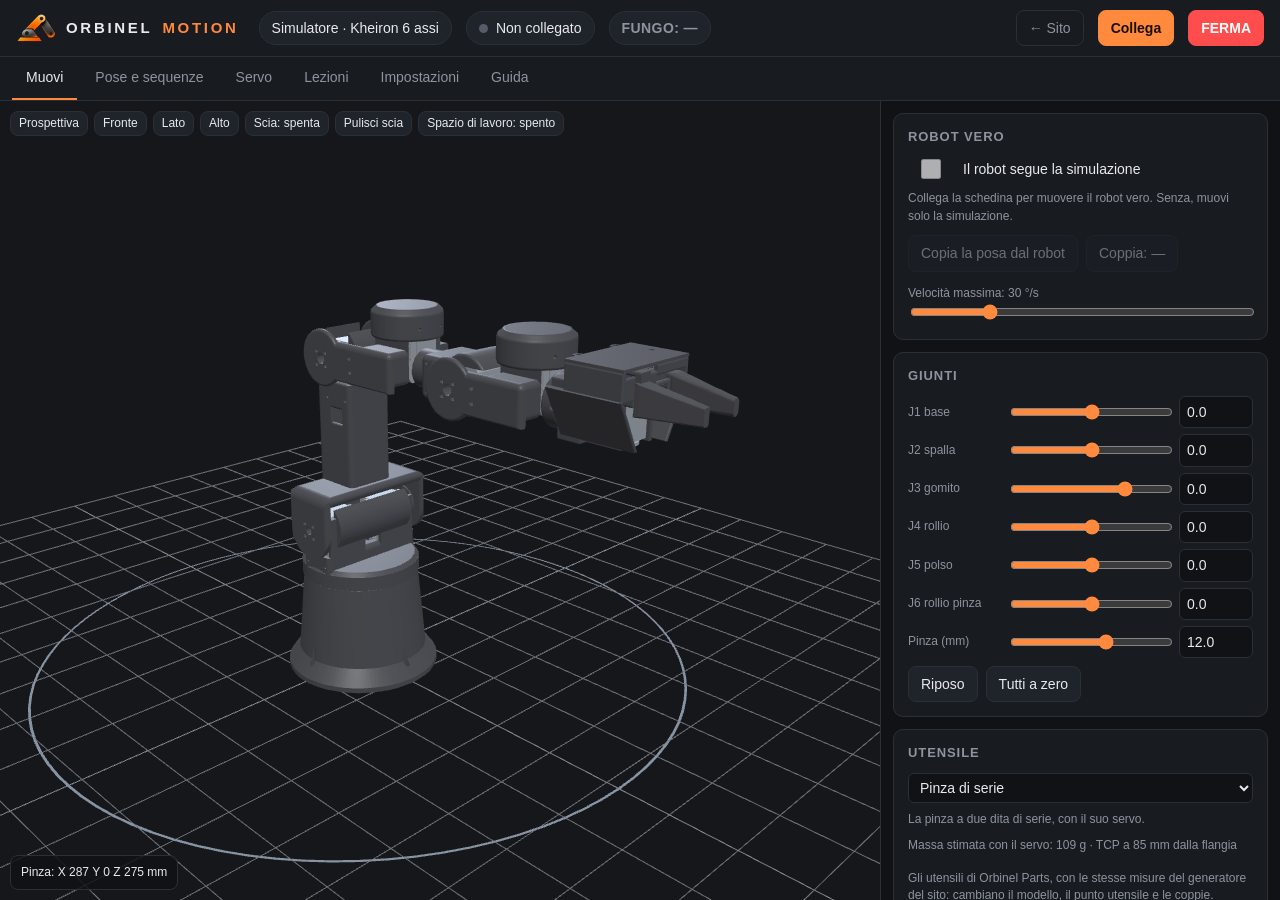
==== motion/index.html @ 0de543ad "Aggiorna il sito" ====
<!doctype html>
<html lang="it">
<head>
<meta charset="utf-8">
<meta name="viewport" content="width=device-width, initial-scale=1">
<title>Orbinel Motion · Simulatore di Kheiron</title>
<meta name="description" content="Orbinel Motion: simulatore gratuito e open source del braccio robotico Kheiron a 6 assi. Cinematica diretta e inversa, spazio di lavoro, coppie e controllo del robot reale, nel browser.">
<link rel="canonical" href="https://orbinel.it/motion/">
<meta property="og:title" content="Orbinel Motion · Simulatore di Kheiron">
<meta property="og:description" content="Simulatore gratuito e open source del braccio robotico Kheiron, nel browser.">
<meta property="og:image" content="https://orbinel.it/brand/icona-1080.png">
<link rel="icon" href="../brand/favicon.ico" sizes="any">
<link rel="icon" href="../brand/favicon-32.png" type="image/png" sizes="32x32">
<style>
  :root {
    --bg: #101215; --panel: #181b20; --panel2: #1f232a; --line: #2b3038; --text: #e8eaed; --muted: #8d949e;
    --accent: #ff8a3d; --ok: #2fbf71; --stop: #ff4d4d; --warn: #f2b63c; --info: #4cc3ff;
    --r: 10px;
  }
  * { box-sizing: border-box; }
  html, body { height: 100%; }
  body { margin: 0; background: var(--bg); color: var(--text);
         font: 14px/1.45 -apple-system, BlinkMacSystemFont, "Segoe UI", Roboto, sans-serif; display: flex; flex-direction: column; }
  button, input, select { font: inherit; color: inherit; }
  button { background: var(--panel2); border: 1px solid var(--line); border-radius: 8px; padding: 7px 12px; cursor: pointer; }
  button:hover:not(:disabled) { border-color: #3d444f; background: #252a32; }
  button:disabled { opacity: .4; cursor: default; }
  button.primario { background: var(--accent); border-color: var(--accent); color: #1a0e05; font-weight: 600; }
  button.pericolo { background: var(--stop); border-color: var(--stop); color: #fff; font-weight: 700; }
  button.piccolo { padding: 3px 8px; font-size: 12px; }
  input[type=number], input[type=text], select {
    background: var(--bg); border: 1px solid var(--line); border-radius: 6px; padding: 5px 7px; width: 100%; }
  input[type=range] { width: 100%; accent-color: var(--accent); }
  h2 { font-size: 13px; text-transform: uppercase; letter-spacing: .07em; color: var(--muted); margin: 0 0 10px; font-weight: 600; }
  h3 { font-size: 15px; margin: 18px 0 6px; }
  .muted { color: var(--muted); }
  .num { font-variant-numeric: tabular-nums; }

  header { display: flex; align-items: center; gap: 14px; padding: 10px 16px; border-bottom: 1px solid var(--line); background: var(--panel); flex-wrap: wrap; }
  .marchio { font-weight: 600; font-size: 15px; letter-spacing: .18em; margin-right: 6px; display: inline-flex; align-items: center; gap: 10px; }
  .marchio b { color: var(--accent); font-weight: 600; }
  a.marchio { color: inherit; text-decoration: none; }
  .pulsante-sito { color: var(--muted); text-decoration: none; border: 1px solid var(--line); border-radius: 8px; padding: 7px 12px; }
  .pulsante-sito:hover { color: var(--text); border-color: #3d444f; }
  .chip { display: inline-flex; align-items: center; gap: 8px; padding: 6px 12px; border-radius: 999px; border: 1px solid var(--line); background: var(--panel2); white-space: nowrap; }
  .pallino { width: 9px; height: 9px; border-radius: 50%; background: #555c66; }
  .pallino.on { background: var(--ok); }
  #chipArresto { font-weight: 700; letter-spacing: .03em; }
  #chipArresto.ok { background: rgba(47,191,113,.15); border-color: var(--ok); color: #7ee2a8; }
  #chipArresto.stop { background: var(--stop); border-color: var(--stop); color: #fff; animation: lampo 1s infinite; }
  #chipArresto.nd { color: var(--muted); }
  @keyframes lampo { 50% { opacity: .65; } }
  .spazio { flex: 1; }

  nav { display: flex; gap: 4px; padding: 0 12px; border-bottom: 1px solid var(--line); background: var(--panel); overflow-x: auto; }
  nav button { background: none; border: none; border-bottom: 2px solid transparent; border-radius: 0; padding: 10px 14px; color: var(--muted); }
  nav button.attivo { color: var(--text); border-bottom-color: var(--accent); }

  main { flex: 1; min-height: 0; }
  section { display: none; height: 100%; }
  section.attivo { display: block; }
  .scorre { height: 100%; overflow-y: auto; padding: 16px; }
  .card { background: var(--panel); border: 1px solid var(--line); border-radius: var(--r); padding: 14px; margin-bottom: 12px; }
  .riga { display: flex; gap: 8px; align-items: center; flex-wrap: wrap; }
  .griglia2 { display: grid; grid-template-columns: repeat(auto-fit, minmax(420px, 1fr)); gap: 12px; }

  /* Muovi */
  #muovi.attivo { display: grid; grid-template-columns: 1fr 400px; height: 100%; }
  .vista { position: relative; min-height: 300px; }
  #vista3d { position: absolute; inset: 0; }
  .vista .sopra { position: absolute; top: 10px; left: 10px; display: flex; gap: 6px; flex-wrap: wrap; }
  .vista .sotto { position: absolute; bottom: 10px; left: 10px; right: 10px; display: flex; gap: 10px; flex-wrap: wrap; align-items: end; pointer-events: none; }
  .vista .sotto > * { pointer-events: auto; }
  .etichetta { background: rgba(16,18,21,.82); border: 1px solid var(--line); border-radius: 8px; padding: 8px 10px; font-size: 12px; }
  #avvisi:empty { display: none; }
  #avvisi { border-color: var(--stop); color: #ffb3b3; }
  #caricamento { position: absolute; inset: 0; display: grid; place-items: center; color: var(--muted); }
  .comandi { border-left: 1px solid var(--line); overflow-y: auto; padding: 12px; background: var(--bg); }
  table.oggetti { width: 100%; margin-top: 8px; font-size: 12px; table-layout: fixed; }
  table.oggetti th, table.oggetti td { padding: 3px 2px; }
  table.oggetti th:last-child { width: 26px; }
  table.oggetti input { width: 100%; padding: 3px 4px; }
  table.oggetti td:first-child { overflow: hidden; text-overflow: ellipsis; white-space: nowrap; }
  .giunto { display: grid; grid-template-columns: 92px 1fr 74px; gap: 8px; align-items: center; margin: 6px 0; }
  .giunto label { font-size: 12px; color: var(--muted); }
  .giunto .reale { grid-column: 2 / 4; font-size: 11px; color: var(--info); margin-top: -6px; min-height: 0; }
  .giunto .reale:empty { display: none; }
  .ik { display: grid; grid-template-columns: repeat(3, 1fr); gap: 6px; }
  .ik label { font-size: 11px; color: var(--muted); display: block; }
  .jog { display: grid; grid-template-columns: repeat(6, 1fr); gap: 4px; margin-top: 8px; }
  .interruttore { display: flex; align-items: center; gap: 10px; cursor: pointer; }
  .interruttore input { width: 38px; height: 20px; accent-color: var(--accent); }

  /* tabelle */
  table { width: 100%; border-collapse: collapse; }
  th, td { text-align: left; padding: 6px 8px; border-bottom: 1px solid var(--line); vertical-align: middle; }
  th { font-size: 11px; text-transform: uppercase; letter-spacing: .05em; color: var(--muted); font-weight: 600; }
  td input[type=number] { width: 76px; }
  .elenco-vuoto { color: var(--muted); padding: 12px 0; }

  /* guida */
  .guida { max-width: 860px; }
  .guida p, .guida li { color: #cfd3d9; }
  .guida code, .guida pre { background: var(--panel2); border-radius: 6px; padding: 1px 5px; }
  .guida pre { padding: 12px; overflow-x: auto; line-height: 1.5; }
  .nota { border-left: 3px solid var(--warn); padding: 6px 12px; background: rgba(242,182,60,.07); border-radius: 0 6px 6px 0; }

  #avviso { position: fixed; bottom: 18px; left: 50%; transform: translateX(-50%); background: var(--panel2); border: 1px solid var(--line);
            border-radius: 10px; padding: 10px 16px; max-width: 90vw; opacity: 0; transition: opacity .2s; pointer-events: none; z-index: 10; }
  #avviso.visibile { opacity: 1; }
  #conto { position: fixed; inset: 0; display: none; place-items: center; background: rgba(0,0,0,.55); z-index: 20; }
  #conto div { font-size: 120px; font-weight: 800; color: var(--accent); }
  #conto button { margin-top: 20px; }

  /* analisi */
  .barra-giunto { display: grid; grid-template-columns: 28px 1fr 42px 52px; gap: 8px; align-items: center; font-size: 12px; margin: 5px 0; }
  .barra-giunto.intestazione { font-size: 10px; color: var(--muted); margin-bottom: 2px; }
  .barra { position: relative; height: 8px; background: var(--panel2); border-radius: 4px; overflow: hidden; }
  .barra div { height: 100%; border-radius: 4px; transition: width .12s; }
  .barra i { position: absolute; top: 0; bottom: 0; width: 2px; background: var(--muted); }
  .analisi-dati { margin-top: 8px; } .analisi-dati td { padding: 4px 0; font-size: 12px; border: none; } .analisi-dati td.num { text-align: right; }

  /* lezioni */
  .lezioni { display: grid; grid-template-columns: 320px 1fr; gap: 12px; max-width: 1200px; }
  .voce-lezione { position: relative; display: flex; justify-content: space-between; gap: 8px; width: 100%; text-align: left; margin: 4px 0; overflow: hidden; }
  .voce-lezione.scelta { border-color: var(--accent); }
  [data-lingua-lezioni].attivo { border-color: var(--accent); color: var(--accent); }
  .voce-lezione i { position: absolute; left: 0; bottom: 0; height: 2px; background: var(--ok); }
  ol.esercizi { padding-left: 20px; margin: 4px 0 10px; }
  ol.esercizi li { margin: 4px 0; }
  ol.esercizi li.fatto { color: var(--ok); }
  ol.esercizi li.fatto::marker { content: '✓  '; }
  .scelte label { display: block; margin: 6px 0; cursor: pointer; }
  #esitoDomanda.ok { color: var(--ok); } #esitoDomanda.no { color: var(--stop); }
  #lezioneAttiva { position: absolute; top: 48px; right: 10px; width: min(360px, calc(100% - 20px)); border-color: var(--accent); }
  #lezioneAttiva[hidden] { display: none; }

  @media (max-width: 900px) {
    .lezioni { grid-template-columns: 1fr; }
    #muovi.attivo { grid-template-columns: 1fr; grid-template-rows: 55vh auto; overflow-y: auto; }
    .comandi { border-left: none; overflow: visible; }
    .griglia2 { grid-template-columns: 1fr; }
  }
</style>
</head>
<body>
<header>
  <a class="marchio" id="linkSito" href="../" title="Torna al sito di Orbinel Robotics"><img src="../brand/simbolo-128.png" alt="" height="30" style="height:30px;width:auto">ORBINEL <b>MOTION</b></a><span class="chip" title="Robot selezionato">Simulatore · Kheiron 6 assi</span>
  <span class="chip"><span class="pallino" id="pallino"></span><span id="testoCollegamento">Non collegato</span></span>
  <span class="chip nd" id="chipArresto">FUNGO: —</span>
  <span class="spazio"></span>
  <a class="pulsante-sito" id="btnSito" href="../">← Sito</a>
  <button id="btnCollega" class="primario">Collega</button>
  <button id="btnScollega" hidden>Scollega</button>
  <button id="btnFerma" class="pericolo" title="Ferma subito tutti i servo dove sono (tasto Esc)">FERMA</button>
</header>

<nav>
  <button data-sezione="muovi" class="attivo">Muovi</button>
  <button data-sezione="pose">Pose e sequenze</button>
  <button data-sezione="servo">Servo</button>
  <button data-sezione="lezioni">Lezioni</button>
  <button data-sezione="impostazioni">Impostazioni</button>
  <button data-sezione="guida">Guida</button>
</nav>

<main>
  <!-- MUOVI -->
  <section id="muovi" class="attivo">
    <div class="vista">
      <div id="vista3d"></div>
      <div id="caricamento">Carico il modello…</div>
      <div class="sopra">
        <button class="piccolo" data-vista="prospettiva">Prospettiva</button>
        <button class="piccolo" data-vista="fronte">Fronte</button>
        <button class="piccolo" data-vista="lato">Lato</button>
        <button class="piccolo" data-vista="alto">Alto</button>
        <button class="piccolo" id="btnScia">Scia: spenta</button>
        <button class="piccolo" id="btnPulisciScia">Pulisci scia</button>
        <button class="piccolo" id="btnSpazio">Spazio di lavoro: spento</button>
      </div>
      <div class="etichetta" id="lezioneAttiva" hidden></div>
      <div class="sotto">
        <div class="etichetta num" id="posizionePinza">Pinza: —</div>
        <div class="etichetta" id="avvisi"></div>
      </div>
    </div>

    <div class="comandi">
      <div class="card">
        <h2>Robot vero</h2>
        <label class="interruttore"><input type="checkbox" id="segui" disabled> Il robot segue la simulazione</label>
        <p class="muted" id="notaSegui" style="margin:8px 0 10px;font-size:12px">Collega la schedina per muovere il robot vero. Senza, muovi solo la simulazione.</p>
        <div class="riga">
          <button id="btnCopiaReale" disabled title="Porta la simulazione dove si trova il robot">Copia la posa dal robot</button>
          <button id="btnCoppia" disabled>Coppia: —</button>
        </div>
        <div style="margin-top:10px">
          <label class="muted" style="font-size:12px">Velocità massima: <span id="valVelocita" class="num"></span> °/s</label>
          <input type="range" id="velocita" min="5" max="120" step="5">
        </div>
      </div>

      <div class="card">
        <h2>Giunti</h2>
        <div id="giunti"></div>
        <div class="giunto">
          <label for="pinza">Pinza (mm)</label>
          <input type="range" id="pinza" min="0" max="20" step="0.5">
          <input type="number" id="pinzaNum" min="0" max="20" step="0.5">
          <span class="reale num" id="pinzaReale"></span>
        </div>
        <div class="riga" style="margin-top:8px">
          <button id="btnRiposo">Riposo</button>
          <button id="btnZero">Tutti a zero</button>
        </div>
      </div>

      <div class="card">
        <h2>Utensile</h2>
        <select id="sceltaUtensile" style="width:100%"></select>
        <p class="muted" id="descrizioneUtensile" style="font-size:12px;margin:8px 0"></p>
        <div id="parametriUtensile"></div>
        <p class="muted num" id="infoUtensile" style="font-size:12px;margin:6px 0 0"></p>
        <div class="riga" style="margin-top:8px">
          <button id="btnStlUtensile" hidden>Scarica l'STL</button>
        </div>
        <p class="muted" style="font-size:12px;margin:8px 0 0">Gli utensili di Orbinel Parts, con le stesse misure del generatore del sito: cambiano il modello, il punto utensile e le coppie.</p>
      </div>

      <div class="card">
        <h2>Oggetti</h2>
        <div class="riga">
          <button id="btnAggiungiStl">Aggiungi STL…</button>
          <button id="btnCubo">Cubo di prova 30 mm</button>
        </div>
        <input type="file" id="fileOggetto" accept=".stl" multiple hidden>
        <div id="listaOggetti"></div>
        <p class="muted" style="font-size:12px;margin:8px 0 0">Porta la pinza aperta intorno a un oggetto e chiudila: lo prende e il suo peso entra nell'analisi. Riaprendola, l'oggetto cade sul tavolo o sull'oggetto sotto. Maiusc + clic su un oggetto porta la pinza in quel punto.</p>
      </div>

      <div class="card">
        <h2>Analisi <span class="muted" style="text-transform:none;letter-spacing:0">· stima</span></h2>
        <div style="margin-bottom:8px">
          <label class="muted" style="font-size:12px">Carico in presa: <span id="valCarico" class="num">0</span> g</label>
          <input type="range" id="carico" min="0" max="500" step="10" value="0">
        </div>
        <div class="barra-giunto intestazione"><span></span><span>coppia rispetto al picco · tacca = continua</span><span>kg·cm</span><span>margine</span></div>
        <div id="analisiGiunti"></div>
        <table class="analisi-dati"><tbody>
          <tr><td class="muted">Massa in movimento</td><td class="num" id="analisiMassa">—</td></tr>
          <tr><td class="muted">Carico massimo in questa posa</td><td class="num" id="analisiMax">—</td></tr>
        </tbody></table>
        <div id="analisiSing" style="font-size:12px;margin-top:8px;color:var(--warn)"></div>
        <p class="muted" style="font-size:11px;margin:8px 0 0">Masse dal volume degli STL (PETG al 55 %), servo da 55 g, coppia continua 10 kg·cm per servo. Senza attriti né accelerazioni.</p>
      </div>

      <div class="card">
        <h2>Posizione della pinza</h2>
        <div class="ik">
          <div><label>X (mm)</label><input type="number" id="ikX" step="5"></div>
          <div><label>Y (mm)</label><input type="number" id="ikY" step="5"></div>
          <div><label>Z (mm)</label><input type="number" id="ikZ" step="5"></div>
          <div><label>Inclinazione (°)</label><input type="number" id="ikInc" step="5" title="0 = orizzontale, -90 = verso il basso"></div>
          <div><label>Rotazione (°)</label><input type="number" id="ikRot" step="5" value="0"></div>
          <div><label>&nbsp;</label><button id="btnIk" class="primario" style="width:100%">Vai</button></div>
        </div>
        <div class="jog" id="jog"></div>
        <div class="riga" style="margin-top:6px">
          <label class="muted" style="font-size:12px">Passo</label>
          <select id="passoJog" style="width:auto"><option>1</option><option selected>5</option><option>10</option><option>25</option></select>
          <span class="muted" style="font-size:12px">mm · Maiusc + clic per scegliere il punto: sul tavolo, su un oggetto o, con lo spazio di lavoro acceso, su un punto verde</span>
        </div>
        <p class="muted" id="esitoIk" style="font-size:12px;margin:8px 0 0"></p>
      </div>
    </div>
  </section>

  <!-- POSE E SEQUENZE -->
  <section id="pose"><div class="scorre"><div class="griglia2">
    <div class="card">
      <h2>Pose salvate</h2>
      <div class="riga">
        <input type="text" id="nomePosa" placeholder="Nome della posa" style="flex:1;min-width:160px">
        <button id="btnSalvaPosa" class="primario">Salva la posa attuale</button>
        <button id="btnSalvaPosaReale" disabled>Salva dal robot</button>
      </div>
      <table style="margin-top:10px"><thead><tr><th>Nome</th><th>Giunti (°)</th><th>Pinza</th><th></th></tr></thead>
        <tbody id="tabPose"></tbody></table>
    </div>
    <div class="card">
      <h2>Sequenza</h2>
      <p class="muted" style="margin-top:0">Le pose in fila. Ogni passo dura il tempo indicato: tutti i giunti partono e arrivano insieme.</p>
      <table><thead><tr><th>#</th><th>Posa</th><th>Durata (s)</th><th>Pausa (s)</th><th></th></tr></thead>
        <tbody id="tabSequenza"></tbody></table>
      <div class="riga" style="margin-top:10px">
        <button id="btnAggiungiPasso">Aggiungi passo</button>
        <span class="spazio"></span>
        <label class="interruttore"><input type="checkbox" id="ripeti"> Ripeti</label>
        <button id="btnEsegui" class="primario">Esegui</button>
        <button id="btnStopSeq" disabled>Stop</button>
      </div>
      <p class="muted" id="statoSeq" style="font-size:12px;margin-bottom:0"></p>
    </div>
    <div class="card">
      <h2>File</h2>
      <p class="muted" style="margin-top:0">Pose, sequenza e impostazioni restano salvate in questo browser. Per portarle su un altro computer, esportale in un file.</p>
      <div class="riga">
        <button id="btnEsporta">Esporta tutto</button>
        <button id="btnImporta">Importa…</button>
        <input type="file" id="fileImporta" accept=".json" hidden>
      </div>
    </div>
  </div></div></section>

  <!-- SERVO -->
  <section id="servo"><div class="scorre"><div class="griglia2">
    <div class="card" style="grid-column:1/-1">
      <h2>Servo sul cavo</h2>
      <div class="riga">
        <button id="btnCerca" class="primario" disabled>Cerca i servo</button>
        <span class="muted" id="esitoCerca"></span>
      </div>
      <table style="margin-top:10px"><thead><tr>
        <th>ID</th><th>Giunto</th><th>Posizione</th><th>Angolo</th><th>Tensione</th><th>Temp.</th><th>Carico</th><th>Corrente</th><th></th>
      </tr></thead><tbody id="tabServo"></tbody></table>
    </div>
    <div class="card">
      <h2>Calibrazione dello zero</h2>
      <ol style="padding-left:18px;margin-top:0">
        <li>Spegni la coppia: i servo diventano liberi. <b>Sostieni il braccio</b>, che altrimenti cade.</li>
        <li>Porta a mano il braccio in posa di riposo: braccio verticale, avambraccio orizzontale in avanti, polso dritto, pinza orizzontale.</li>
        <li>Premi «Salva lo zero»: la posizione di ogni servo diventa il suo zero.</li>
      </ol>
      <div class="riga">
        <button id="btnCoppiaOff" disabled>Spegni la coppia</button>
        <button id="btnSalvaZero" class="primario" disabled>Salva lo zero</button>
        <button id="btnCoppiaOn" disabled>Riaccendi la coppia</button>
      </div>
      <h3>Pinza</h3>
      <p class="muted" style="margin-top:0">Con la coppia spenta, chiudi le dita a mano e premi «Chiusa»; poi aprile del tutto e premi «Aperta».</p>
      <div class="riga">
        <button id="btnPinzaChiusa" disabled>Chiusa</button>
        <button id="btnPinzaAperta" disabled>Aperta</button>
        <span class="muted num" id="valPinzaCal"></span>
      </div>
    </div>
    <div class="card">
      <h2>Cambia ID</h2>
      <p class="muted" style="margin-top:0">I servo nuovi hanno tutti l'ID 1. <b>Collegane uno alla volta</b>: con due servo con lo stesso ID il cambio li cambierebbe entrambi.</p>
      <div class="riga">
        <label>Da</label><input type="number" id="idDa" min="0" max="252" value="1" style="width:70px">
        <label>a</label><input type="number" id="idA" min="0" max="252" value="2" style="width:70px">
        <button id="btnCambiaId" disabled>Cambia</button>
      </div>
      <p class="muted" id="esitoId" style="font-size:12px"></p>
      <h3>ID previsti</h3>
      <table><tbody id="tabAssegnazione"></tbody></table>
    </div>
  </div></div></section>

  <!-- LEZIONI -->
  <section id="lezioni"><div class="scorre"><div class="lezioni">
    <div>
      <div class="card">
        <div class="riga" style="justify-content:space-between"><h2 style="margin:0">Orbinel Learn · Kheiron</h2>
          <span class="riga" style="gap:4px"><button class="piccolo" data-lingua-lezioni="it">IT</button><button class="piccolo" data-lingua-lezioni="en">EN</button></span></div>
        <p class="muted" style="margin-top:0;font-size:12px">Sei lezioni da fare nel simulatore. Gli esercizi si verificano da soli mentre muovi il robot; il robot vero non serve.</p>
        <div id="elencoLezioni"></div>
      </div>
    </div>
    <div id="contenutoLezione" class="guida"></div>
  </div></div></section>

  <!-- IMPOSTAZIONI -->
  <section id="impostazioni"><div class="scorre">
    <div class="card">
      <h2>Giunti</h2>
      <p class="muted" style="margin-top:0">Limiti in gradi. Per ogni servo: ID, verso (+1 o −1, se il giunto gira al contrario) e centro, cioè la posizione del servo (0–4095) con il giunto a zero. Il centro si imposta da solo con la calibrazione.</p>
      <table><thead><tr><th>Giunto</th><th>Min</th><th>Max</th><th>ID</th><th>Verso</th><th>Centro</th><th>2° servo: ID</th><th>Verso</th><th>Centro</th></tr></thead>
        <tbody id="tabGiunti"></tbody></table>
    </div>
    <div class="griglia2">
      <div class="card">
        <h2>Pinza</h2>
        <table><tbody>
          <tr><td>ID del servo</td><td><input type="number" data-imp="pinza.id"></td></tr>
          <tr><td>Posizione con dita chiuse</td><td><input type="number" data-imp="pinza.chiusa"></td></tr>
          <tr><td>Posizione con dita aperte (20 mm)</td><td><input type="number" data-imp="pinza.aperta"></td></tr>
        </tbody></table>
      </div>
      <div class="card">
        <h2>Movimento</h2>
        <table><tbody>
          <tr><td>Velocità massima (°/s)</td><td><input type="number" data-imp="velocita"></td></tr>
          <tr><td>Accelerazione dei servo (0–254)</td><td><input type="number" data-imp="accelerazione"></td></tr>
          <tr><td>Conto alla rovescia prima delle sequenze (s)</td><td><input type="number" data-imp="conteggio"></td></tr>
          <tr><td>Posa di riposo (J1…J6, °)</td><td><input type="text" id="impRiposo"></td></tr>
        </tbody></table>
      </div>
    </div>
    <div class="card">
      <div class="riga">
        <button id="btnRipristina">Ripristina i valori iniziali</button>
        <span class="muted">Le modifiche si salvano da sole.</span>
      </div>
    </div>
  </div></section>

  <!-- GUIDA -->
  <section id="guida"><div class="scorre"><div class="guida">
    <div class="card">
      <h2>Collegamenti</h2>
<pre>Mac ──USB──► ESP32 ──3 Dupont: GND, TX, RX──► Adattatore ──cavo servo──► J1 ► J2 ► … ► pinza
               ▲                                     ▲
     fungo, contatto NC (2 fili)          alimentatore 12 V (presa tonda)</pre>
      <table><thead><tr><th>Da</th><th>A</th></tr></thead><tbody>
        <tr><td>ESP32 piedino <b>21</b> (TX)</td><td>Adattatore <b>RX</b></td></tr>
        <tr><td>ESP32 piedino <b>20</b> (RX)</td><td>Adattatore <b>TX</b></td></tr>
        <tr><td>ESP32 <b>G</b></td><td>Adattatore <b>GND</b></td></tr>
        <tr><td>ESP32 piedino <b>4</b></td><td>Fungo, morsetto 1 (blocchetto NC, levetta rossa)</td></tr>
        <tr><td>ESP32 <b>G</b></td><td>Fungo, morsetto 2</td></tr>
      </tbody></table>
      <p class="nota">Mai collegare 5V, 3V3 o i 12 V tra ESP32 e adattatore: solo GND, TX e RX. Il morsetto verde dell'adattatore resta libero. Ponticelli gialli su <b>A</b>. Se il pannello non trova i servo, scambia i due fili TX e RX: non si rompe niente.</p>
    </div>
    <div class="card">
      <h2>Accensione e spegnimento</h2>
      <ol>
        <li>Cavo USB dell'ESP32 nel Mac.</li>
        <li>Alimentatore 12 V nell'adattatore. Con il primo alimentatore regolabile: rotella fissata a 12 V con il nastro.</li>
        <li>Nel pannello: «Collega» e scegli la schedina.</li>
        <li>Fungo rilasciato: in alto deve comparire <b>FUNGO: OK</b>.</li>
      </ol>
      <p>Per spegnere, al contrario: prima i 12 V, poi la USB.</p>
    </div>
    <div class="card">
      <h2>Primo test di un servo nuovo</h2>
      <ol>
        <li>Un solo servo collegato, nessun pezzo montato sulla squadretta.</li>
        <li>Sezione <b>Servo</b> → «Cerca i servo»: deve comparire con ID 1, tensione intorno a 12 V.</li>
        <li>Dagli l'ID previsto (tabella «ID previsti») con «Cambia ID». Scrivilo su un pezzetto di nastro sul servo.</li>
        <li>«+5°» e «−5°» nella riga del servo: deve girare piano di poco.</li>
        <li>Premi il fungo mentre si muove: si deve fermare e in alto compare <b>FUNGO PREMUTO</b>.</li>
      </ol>
    </div>
    <div class="card">
      <h2>Se qualcosa non va</h2>
      <table><tbody>
        <tr><td>Il Mac non vede la schedina</td><td>Altro cavo (deve passare i dati), altra porta. Poi BOOT tenuto premuto mentre colleghi.</td></tr>
        <tr><td>«Nessun segnale dal ponte»</td><td>Premi una volta RST sulla schedina. Se resta, il firmware ponte non è caricato sulla schedina: va caricato prima di collegare i servo.</td></tr>
        <tr><td>Collegato ma nessun servo trovato</td><td>12 V collegati? Ponticelli su A? Scambia TX e RX. Un servo appena comprato ha ID 1.</td></tr>
        <tr><td>FUNGO PREMUTO anche se rilasciato</td><td>Filo staccato o sul blocchetto sbagliato: deve essere il NC (1-2, levetta rossa). Il fungo si sblocca girandolo.</td></tr>
        <tr><td>Il giunto gira al contrario</td><td>Impostazioni → verso del servo da +1 a −1.</td></tr>
        <tr><td>Servo caldo (oltre 60 °C)</td><td>Fermati, lascialo raffreddare, controlla che il pezzo non sia forzato o troppo pesante.</td></tr>
      </tbody></table>
    </div>
    <div class="card">
      <h2>File del progetto</h2>
      <p>Orbinel Motion: cartella <code>Orbinel/motion/</code>, si apre con <code>Orbinel Motion.command</code>. Modelli: <code>motion/robot/kheiron/stl/</code>, copiati da <code>Robot Arm/cad</code>. Firmware della schedina e progetto originale: cartella <code>Robot Arm</code> (<code>firmware/ponte_esp32/</code>, <code>cad/</code>, <code>docs/</code>).</p>
    </div>
  </div></div></section>
</main>

<div id="avviso"></div>
<div id="conto"><div style="text-align:center"><div id="contoNumero">3</div><button id="btnAnnullaConto">Annulla</button></div></div>

<script src="lib/three.min.js"></script>
<script src="lib/OrbitControls.js"></script>
<script src="js/robot.js"></script>
<script src="js/cinematica.js"></script>
<script src="js/sts.js"></script>
<script src="js/scena.js"></script>
<script>
  // dal sito pubblicato Motion sta in motion/ e il sito è la cartella sopra; in anteprima locale il sito è /dist/
  if (/^(127\.0\.0\.1|localhost)$/.test(location.hostname) && location.pathname.startsWith('/motion/')) document.querySelectorAll('#linkSito, #btnSito').forEach(a => { a.href = '/dist/'; });
</script>
<script src="js/app.js"></script>
<script src="js/analisi.js"></script>
<script src="js/utensili.js"></script>
<script src="js/oggetti.js"></script>
<script src="js/lezioni-dati.js"></script>
<script src="js/lezioni.js"></script>
</body>
</html>
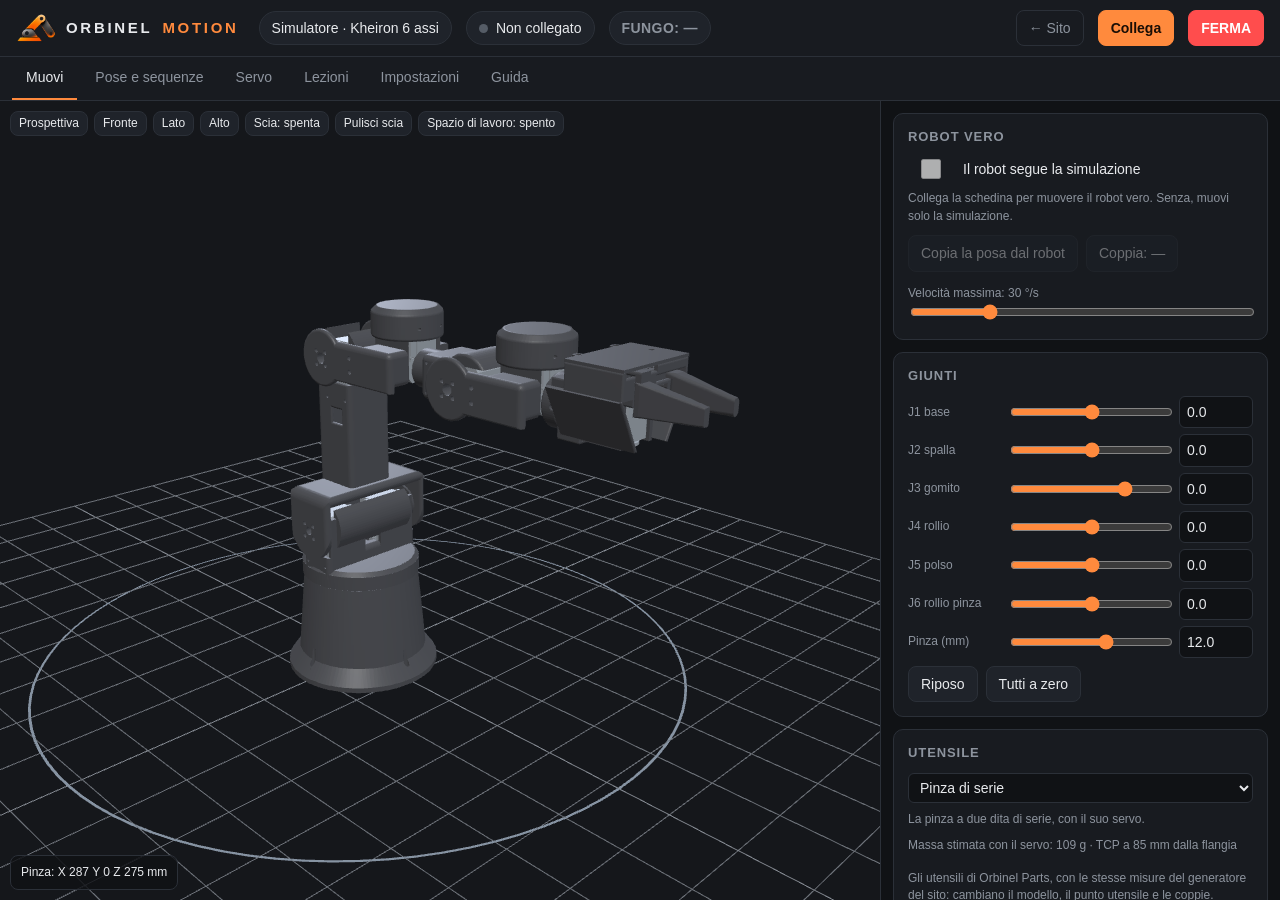
==== commit e208b61b: "Aggiorna il sito" ====
--- a/motion/index.html
+++ b/motion/index.html
@@ -235,8 +235,9 @@
           <button id="btnCubo">Cubo di prova 30 mm</button>
         </div>
         <input type="file" id="fileOggetto" accept=".stl" multiple hidden>
+        <label class="interruttore" style="margin-top:10px"><input type="checkbox" id="snapPresa"> Snap alla presa: Maiusc + clic su un oggetto porta la pinza aperta in posizione per prenderlo</label>
         <div id="listaOggetti"></div>
-        <p class="muted" style="font-size:12px;margin:8px 0 0">Porta la pinza aperta intorno a un oggetto e chiudila: lo prende e il suo peso entra nell'analisi. Riaprendola, l'oggetto cade sul tavolo o sull'oggetto sotto. Maiusc + clic su un oggetto porta la pinza in quel punto.</p>
+        <p class="muted" style="font-size:12px;margin:8px 0 0">Porta la pinza aperta intorno a un oggetto e chiudila: lo prende se le due dita appoggiano su due facce opposte (non su spigoli) e il suo peso entra nell'analisi. Riaprendola, l'oggetto cade sul tavolo o sull'oggetto sotto. Maiusc + clic su un oggetto porta la pinza in quel punto.</p>
       </div>
 
       <div class="card">
@@ -269,7 +270,7 @@
         <div class="riga" style="margin-top:6px">
           <label class="muted" style="font-size:12px">Passo</label>
           <select id="passoJog" style="width:auto"><option>1</option><option selected>5</option><option>10</option><option>25</option></select>
-          <span class="muted" style="font-size:12px">mm · Maiusc + clic per scegliere il punto: sul tavolo, su un oggetto o, con lo spazio di lavoro acceso, su un punto verde</span>
+          <span class="muted" style="font-size:12px">mm · Maiusc + clic per scegliere il punto: sul tavolo (alla quota più bassa sicura), su un oggetto o, con lo spazio di lavoro acceso, su un punto verde</span>
         </div>
         <p class="muted" id="esitoIk" style="font-size:12px;margin:8px 0 0"></p>
       </div>
@@ -464,21 +465,21 @@
 <div id="avviso"></div>
 <div id="conto"><div style="text-align:center"><div id="contoNumero">3</div><button id="btnAnnullaConto">Annulla</button></div></div>
 
-<script src="lib/three.min.js"></script>
-<script src="lib/OrbitControls.js"></script>
-<script src="js/robot.js"></script>
-<script src="js/cinematica.js"></script>
-<script src="js/sts.js"></script>
-<script src="js/scena.js"></script>
+<script src="lib/three.min.js?v=7a7802bf"></script>
+<script src="lib/OrbitControls.js?v=63530cfe"></script>
+<script src="js/robot.js?v=35e42733"></script>
+<script src="js/cinematica.js?v=203120ed"></script>
+<script src="js/sts.js?v=817b91a4"></script>
+<script src="js/scena.js?v=55df2af6"></script>
 <script>
   // dal sito pubblicato Motion sta in motion/ e il sito è la cartella sopra; in anteprima locale il sito è /dist/
   if (/^(127\.0\.0\.1|localhost)$/.test(location.hostname) && location.pathname.startsWith('/motion/')) document.querySelectorAll('#linkSito, #btnSito').forEach(a => { a.href = '/dist/'; });
 </script>
-<script src="js/app.js"></script>
-<script src="js/analisi.js"></script>
-<script src="js/utensili.js"></script>
-<script src="js/oggetti.js"></script>
-<script src="js/lezioni-dati.js"></script>
-<script src="js/lezioni.js"></script>
+<script src="js/app.js?v=d15f4913"></script>
+<script src="js/analisi.js?v=ec6d055e"></script>
+<script src="js/utensili.js?v=ec017476"></script>
+<script src="js/oggetti.js?v=fe4af618"></script>
+<script src="js/lezioni-dati.js?v=c7642043"></script>
+<script src="js/lezioni.js?v=7e121e17"></script>
 </body>
 </html>
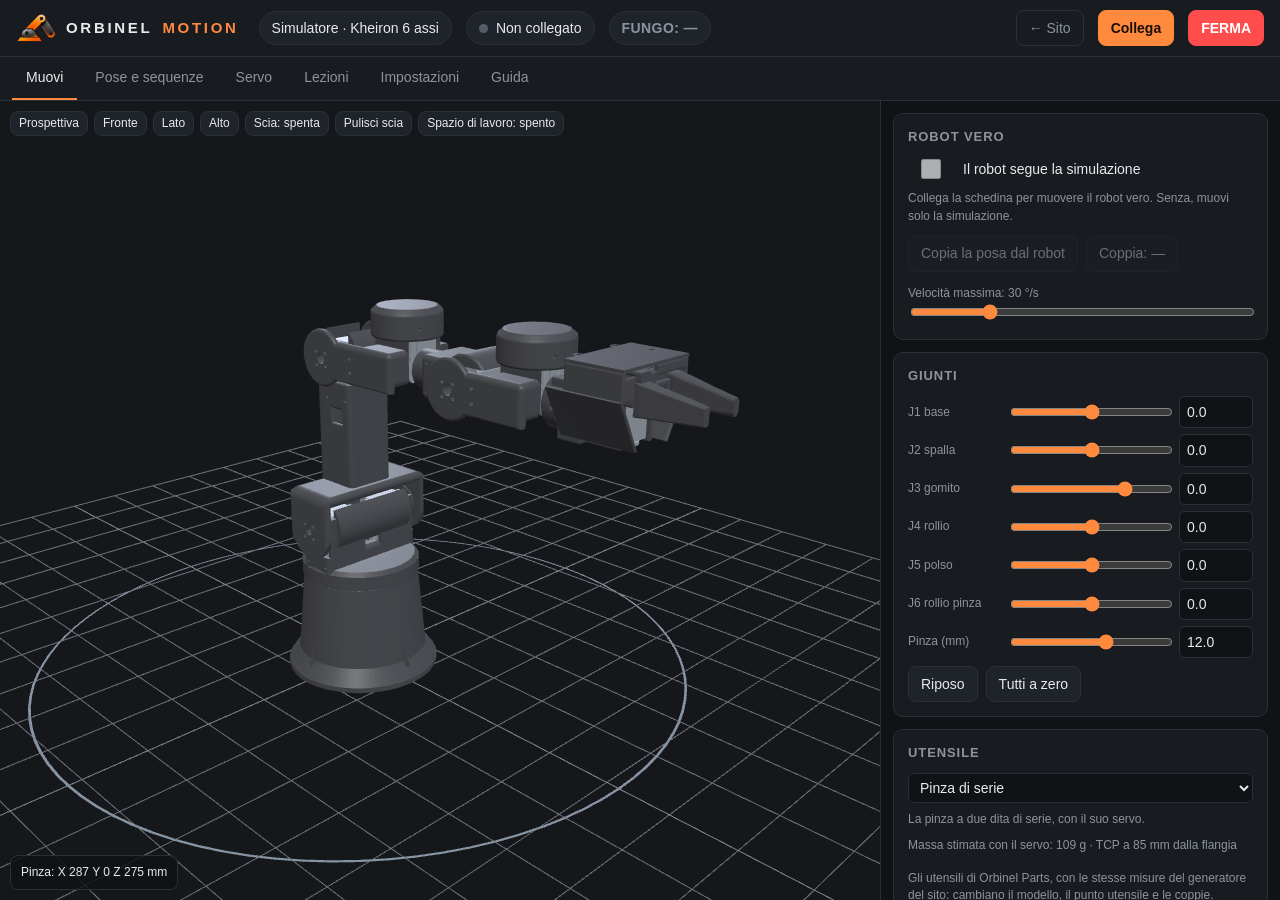
==== commit 3fd74357: "Aggiorna il sito" ====
--- a/motion/index.html
+++ b/motion/index.html
@@ -470,7 +470,7 @@
 <script src="js/robot.js?v=35e42733"></script>
 <script src="js/cinematica.js?v=203120ed"></script>
 <script src="js/sts.js?v=817b91a4"></script>
-<script src="js/scena.js?v=55df2af6"></script>
+<script src="js/scena.js?v=7d48337e"></script>
 <script>
   // dal sito pubblicato Motion sta in motion/ e il sito è la cartella sopra; in anteprima locale il sito è /dist/
   if (/^(127\.0\.0\.1|localhost)$/.test(location.hostname) && location.pathname.startsWith('/motion/')) document.querySelectorAll('#linkSito, #btnSito').forEach(a => { a.href = '/dist/'; });
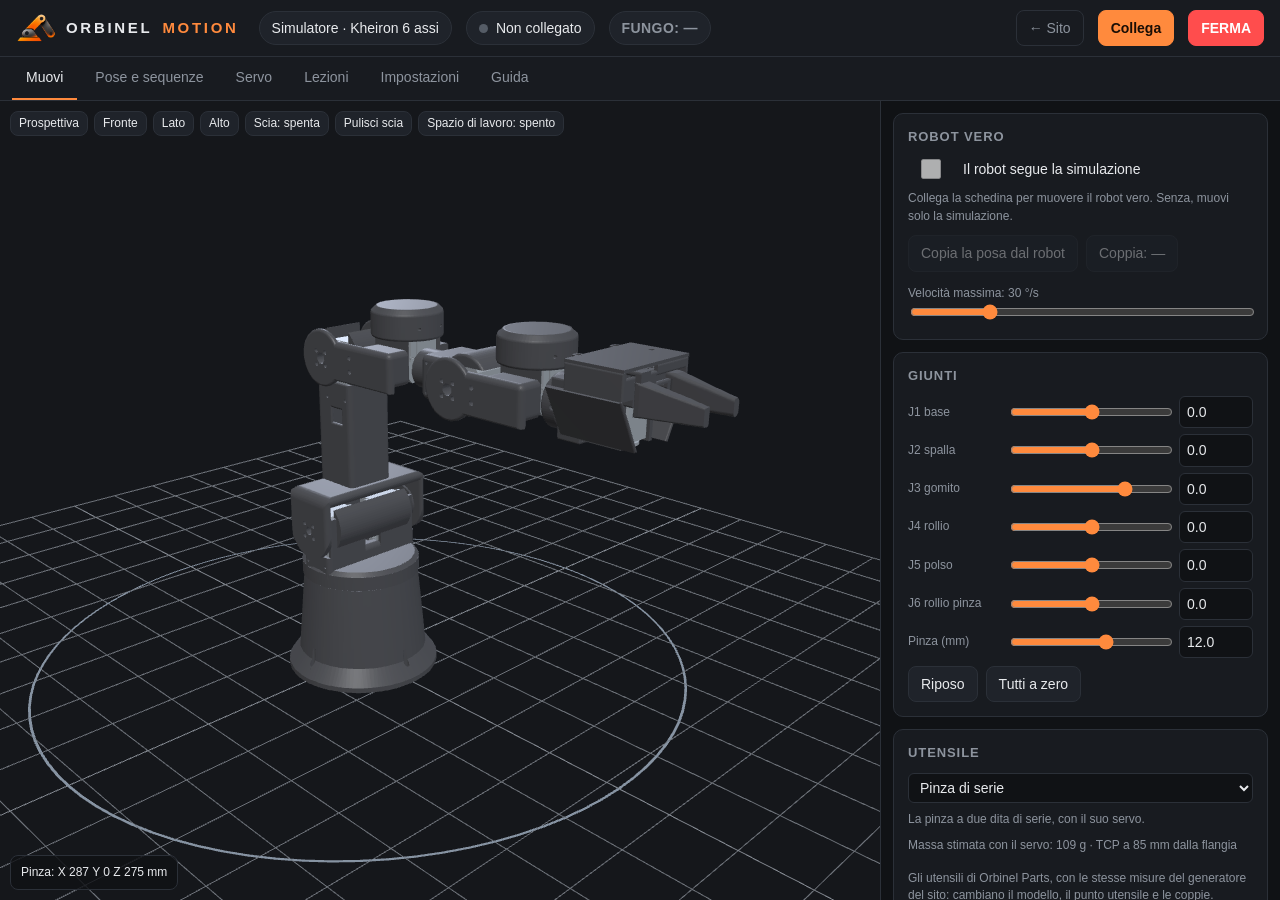
==== commit 574f8e6f: "Parts e Motion: pinza a tentacoli (concept) e diario del 27 ottobre" ====
--- a/motion/index.html
+++ b/motion/index.html
@@ -477,7 +477,7 @@
 </script>
 <script src="js/app.js?v=d15f4913"></script>
 <script src="js/analisi.js?v=ec6d055e"></script>
-<script src="js/utensili.js?v=ec017476"></script>
+<script src="js/utensili.js?v=df52c0de"></script>
 <script src="js/oggetti.js?v=fe4af618"></script>
 <script src="js/lezioni-dati.js?v=c7642043"></script>
 <script src="js/lezioni.js?v=7e121e17"></script>
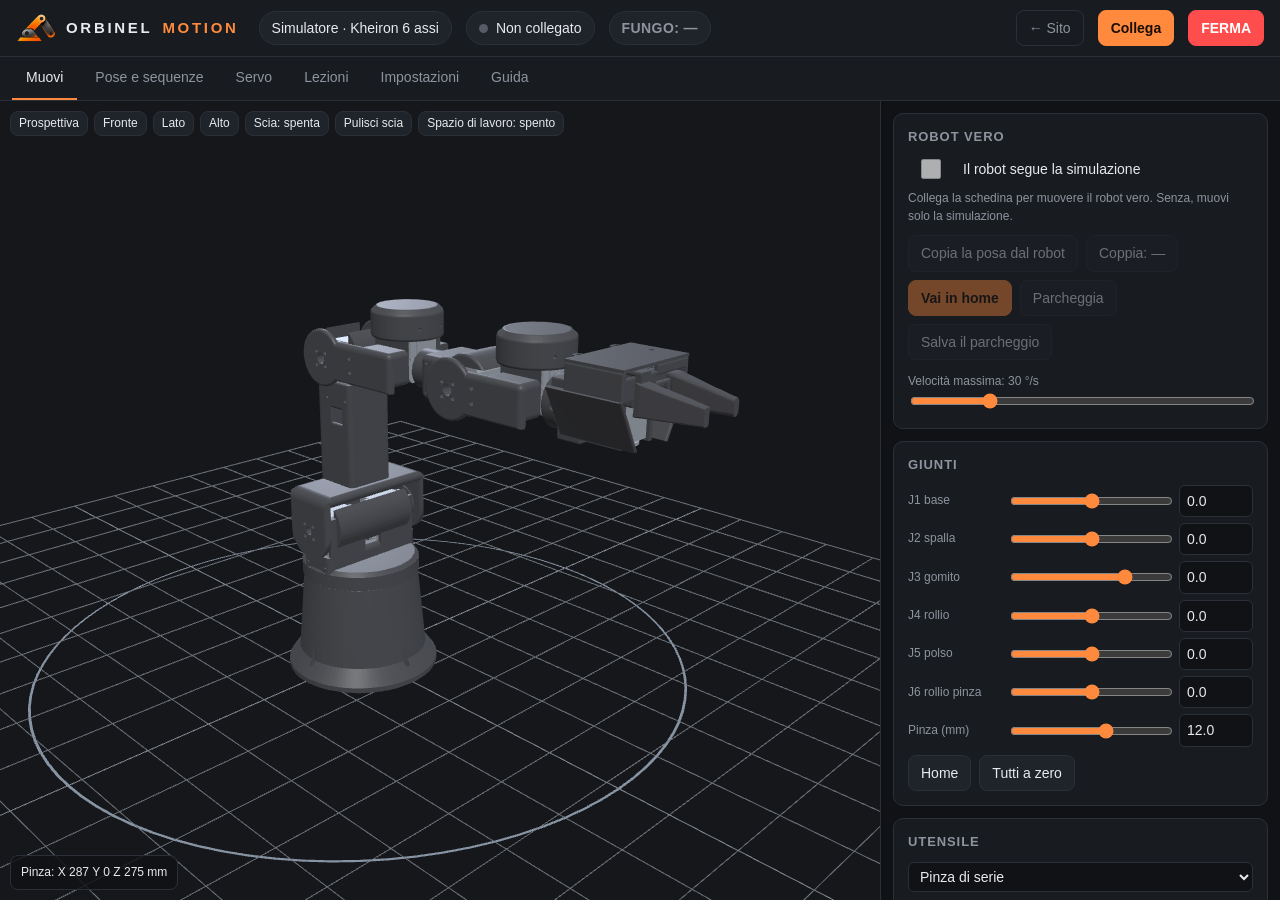
==== commit 1d03817d: "Motion: pulsanti Vai in home e Parcheggia" ====
--- a/motion/index.html
+++ b/motion/index.html
@@ -195,6 +195,11 @@
           <button id="btnCopiaReale" disabled title="Porta la simulazione dove si trova il robot">Copia la posa dal robot</button>
           <button id="btnCoppia" disabled>Coppia: —</button>
         </div>
+        <div class="riga" style="margin-top:8px">
+          <button id="btnHome" class="primario" disabled title="Alza il braccio un giunto alla volta, dalla spalla alla base, fino alla posa home">Vai in home</button>
+          <button id="btnParcheggia" disabled title="Stende il braccio in avanti fino ad appoggiarlo sul piano, poi spegne la coppia: da fare prima di togliere la corrente">Parcheggia</button>
+          <button id="btnSalvaParcheggio" disabled title="Con il braccio appoggiato a mano sul piano: salva questa posa come parcheggio">Salva il parcheggio</button>
+        </div>
         <div style="margin-top:10px">
           <label class="muted" style="font-size:12px">Velocità massima: <span id="valVelocita" class="num"></span> °/s</label>
           <input type="range" id="velocita" min="5" max="120" step="5">
@@ -211,7 +216,7 @@
           <span class="reale num" id="pinzaReale"></span>
         </div>
         <div class="riga" style="margin-top:8px">
-          <button id="btnRiposo">Riposo</button>
+          <button id="btnRiposo">Home</button>
           <button id="btnZero">Tutti a zero</button>
         </div>
       </div>
@@ -396,7 +401,8 @@
           <tr><td>Velocità massima (°/s)</td><td><input type="number" data-imp="velocita"></td></tr>
           <tr><td>Accelerazione dei servo (0–254)</td><td><input type="number" data-imp="accelerazione"></td></tr>
           <tr><td>Conto alla rovescia prima delle sequenze (s)</td><td><input type="number" data-imp="conteggio"></td></tr>
-          <tr><td>Posa di riposo (J1…J6, °)</td><td><input type="text" id="impRiposo"></td></tr>
+          <tr><td>Posa home (J1…J6, °)</td><td><input type="text" id="impRiposo"></td></tr>
+          <tr><td>Posa di parcheggio (J1…J6, °)</td><td><input type="text" id="impParcheggio"></td></tr>
         </tbody></table>
       </div>
     </div>
@@ -467,7 +473,7 @@
 
 <script src="lib/three.min.js?v=7a7802bf"></script>
 <script src="lib/OrbitControls.js?v=63530cfe"></script>
-<script src="js/robot.js?v=35e42733"></script>
+<script src="js/robot.js?v=16a567c4"></script>
 <script src="js/cinematica.js?v=203120ed"></script>
 <script src="js/sts.js?v=817b91a4"></script>
 <script src="js/scena.js?v=7d48337e"></script>
@@ -475,7 +481,7 @@
   // dal sito pubblicato Motion sta in motion/ e il sito è la cartella sopra; in anteprima locale il sito è /dist/
   if (/^(127\.0\.0\.1|localhost)$/.test(location.hostname) && location.pathname.startsWith('/motion/')) document.querySelectorAll('#linkSito, #btnSito').forEach(a => { a.href = '/dist/'; });
 </script>
-<script src="js/app.js?v=d15f4913"></script>
+<script src="js/app.js?v=cf566eb4"></script>
 <script src="js/analisi.js?v=ec6d055e"></script>
 <script src="js/utensili.js?v=df52c0de"></script>
 <script src="js/oggetti.js?v=fe4af618"></script>
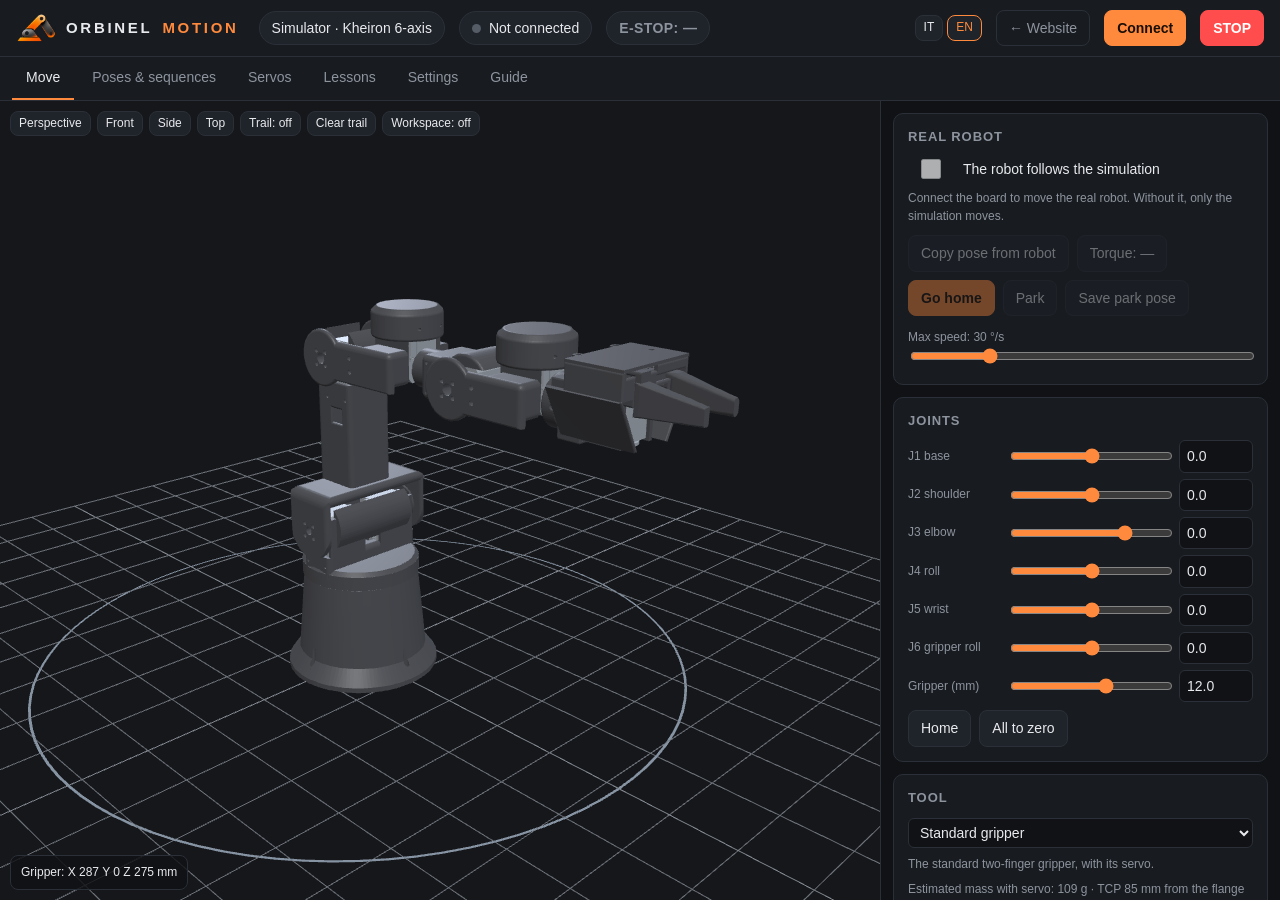
==== commit 8376e8f9: "Motion in inglese quando il sito è in inglese, schermata della home per lingua" ====
--- a/motion/index.html
+++ b/motion/index.html
@@ -124,7 +124,7 @@
   .lezioni { display: grid; grid-template-columns: 320px 1fr; gap: 12px; max-width: 1200px; }
   .voce-lezione { position: relative; display: flex; justify-content: space-between; gap: 8px; width: 100%; text-align: left; margin: 4px 0; overflow: hidden; }
   .voce-lezione.scelta { border-color: var(--accent); }
-  [data-lingua-lezioni].attivo { border-color: var(--accent); color: var(--accent); }
+  [data-lingua-lezioni].attivo, [data-lingua-motion].attivo { border-color: var(--accent); color: var(--accent); }
   .voce-lezione i { position: absolute; left: 0; bottom: 0; height: 2px; background: var(--ok); }
   ol.esercizi { padding-left: 20px; margin: 4px 0 10px; }
   ol.esercizi li { margin: 4px 0; }
@@ -149,6 +149,7 @@
   <span class="chip"><span class="pallino" id="pallino"></span><span id="testoCollegamento">Non collegato</span></span>
   <span class="chip nd" id="chipArresto">FUNGO: —</span>
   <span class="spazio"></span>
+  <span class="riga" style="gap:4px" title="Lingua / Language"><button class="piccolo" data-lingua-motion="it">IT</button><button class="piccolo" data-lingua-motion="en">EN</button></span>
   <a class="pulsante-sito" id="btnSito" href="../">← Sito</a>
   <button id="btnCollega" class="primario">Collega</button>
   <button id="btnScollega" hidden>Scollega</button>
@@ -471,6 +472,7 @@
 <div id="avviso"></div>
 <div id="conto"><div style="text-align:center"><div id="contoNumero">3</div><button id="btnAnnullaConto">Annulla</button></div></div>
 
+<script src="js/lingua.js?v=55dbb22a"></script>
 <script src="lib/three.min.js?v=7a7802bf"></script>
 <script src="lib/OrbitControls.js?v=63530cfe"></script>
 <script src="js/robot.js?v=16a567c4"></script>
@@ -483,9 +485,9 @@
 </script>
 <script src="js/app.js?v=cf566eb4"></script>
 <script src="js/analisi.js?v=ec6d055e"></script>
-<script src="js/utensili.js?v=df52c0de"></script>
+<script src="js/utensili.js?v=cbd8fe7b"></script>
 <script src="js/oggetti.js?v=fe4af618"></script>
 <script src="js/lezioni-dati.js?v=c7642043"></script>
-<script src="js/lezioni.js?v=7e121e17"></script>
+<script src="js/lezioni.js?v=0258b33e"></script>
 </body>
 </html>
